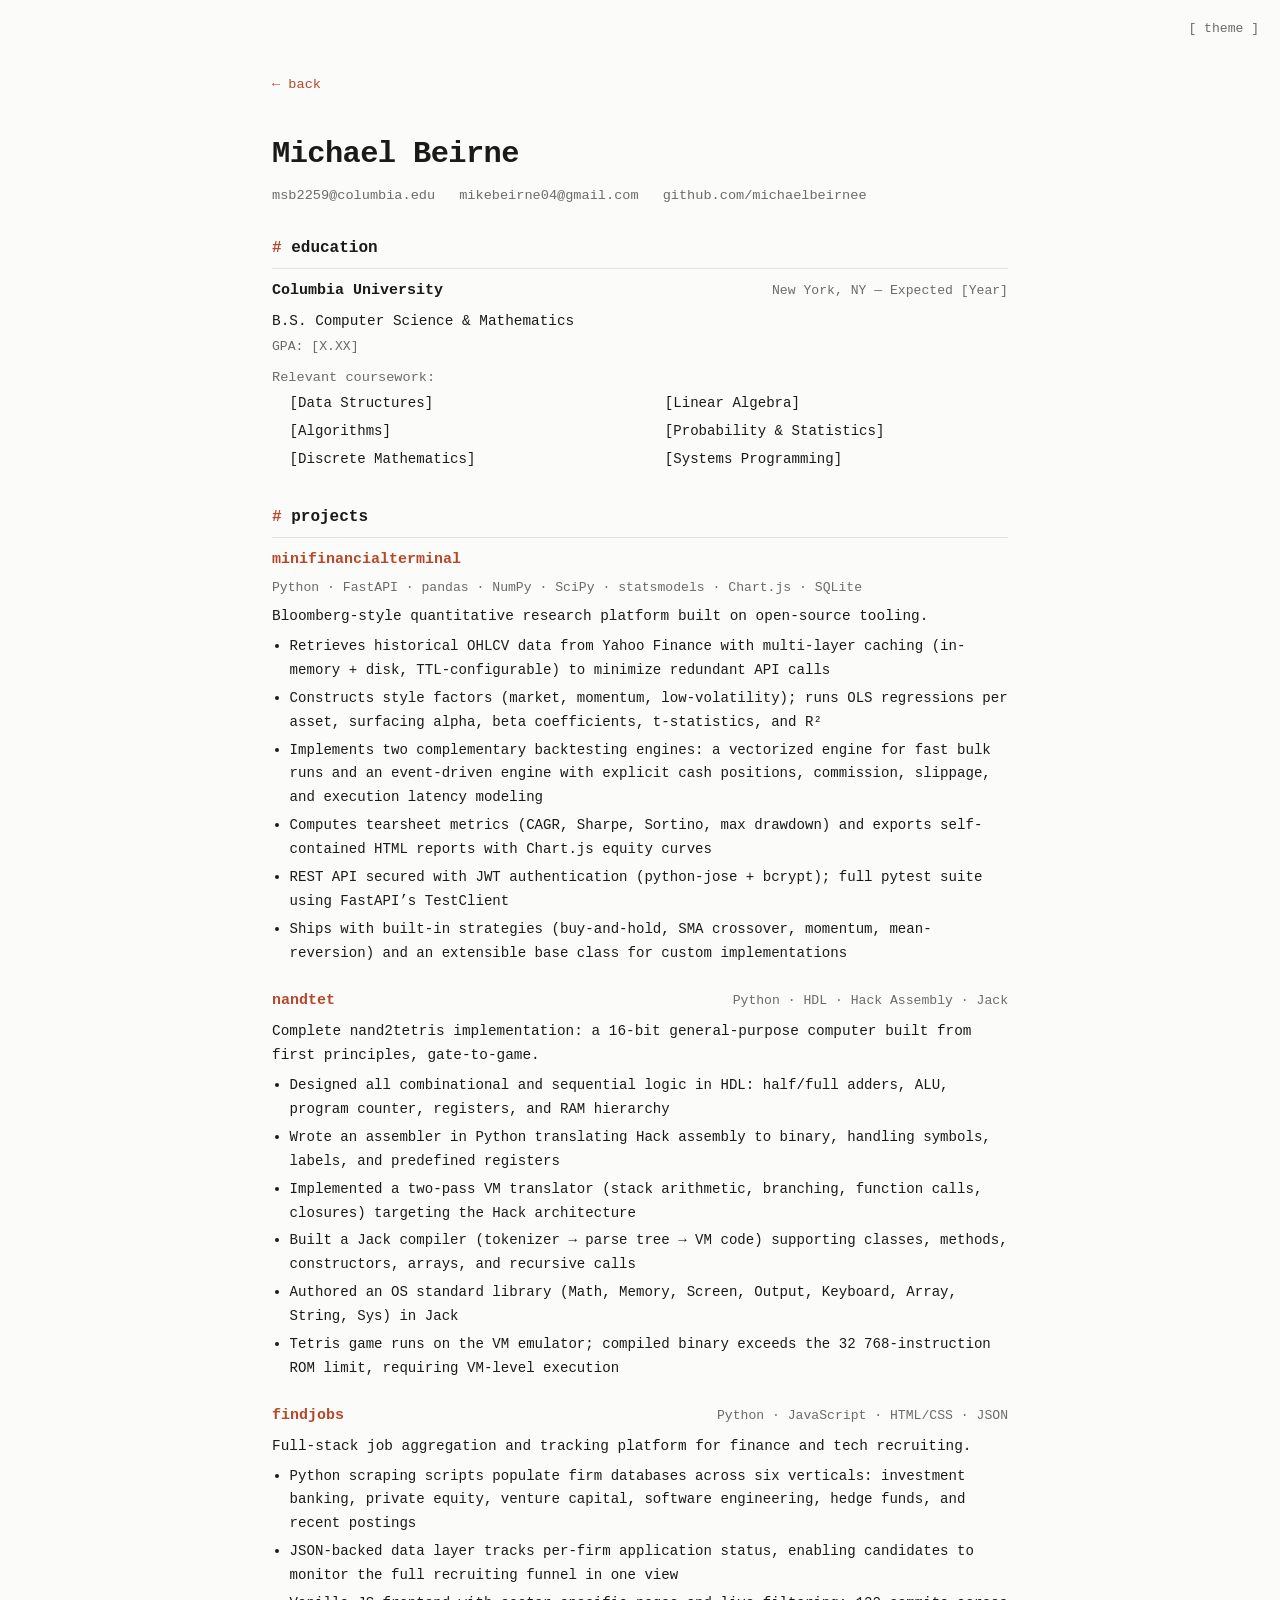
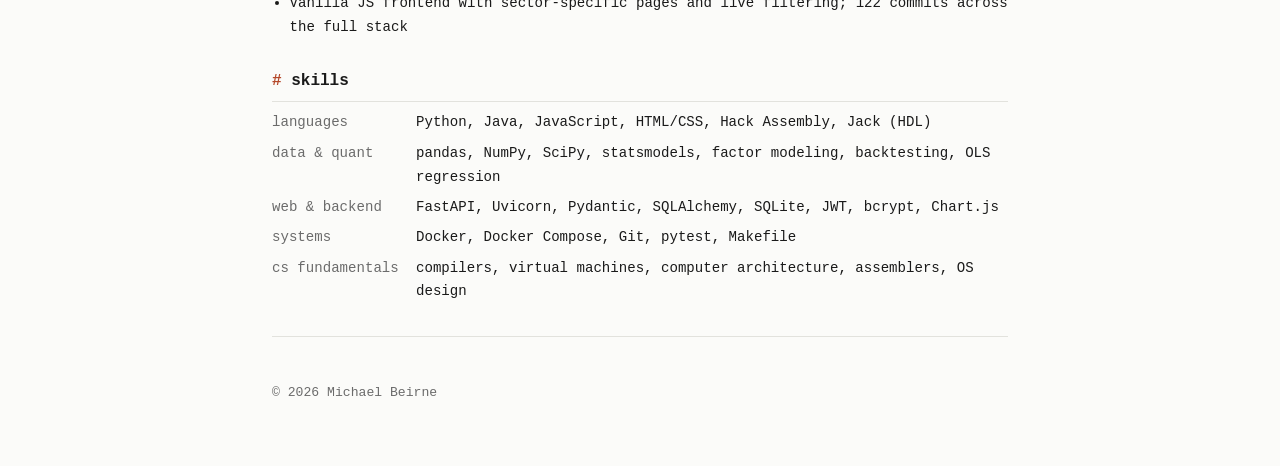
==== cv.html @ b9711d9d "fixes" ====
<!DOCTYPE html>
<html lang="en">
<head>
  <meta charset="UTF-8" />
  <meta name="viewport" content="width=device-width, initial-scale=1.0" />
  <title>Michael Beirne — CV</title>
  <link rel="stylesheet" href="./style.css" />
  <style>
    @media print {
      #theme-toggle, .back, footer { display: none; }
      body { font-size: 13px; }
      main { padding: 1rem 0; }
    }
    .resume-header { margin-bottom: 0.5rem; }
    .resume-header h1 { margin-bottom: 0.2rem; }
    .resume-contact {
      font-size: 0.85rem;
      color: var(--muted);
      display: flex;
      flex-wrap: wrap;
      gap: 0 1.5rem;
      margin-bottom: 0.25rem;
    }
    .resume-contact a { color: var(--muted); border-bottom: none; }
    .resume-contact a:hover { color: var(--accent); }
    .resume-section { margin-top: 1.75rem; }
    .resume-section h2 {
      margin-top: 0;
      margin-bottom: 0.6rem;
    }
    .resume-entry { margin-bottom: 1.4rem; }
    .resume-entry-header {
      display: flex;
      justify-content: space-between;
      align-items: baseline;
      flex-wrap: wrap;
      gap: 0.25rem;
    }
    .resume-entry-title { font-weight: 700; }
    .resume-entry-meta { color: var(--muted); font-size: 0.82rem; }
    .resume-entry p {
      margin: 0.3rem 0 0;
      font-size: 0.9rem;
    }
    .resume-entry ul {
      margin: 0.4rem 0 0 1.1rem;
      padding: 0;
      font-size: 0.88rem;
    }
    .resume-entry ul li { margin-bottom: 0.25rem; }
    .skills-grid {
      display: grid;
      grid-template-columns: 8rem 1fr;
      gap: 0.4rem 1rem;
      font-size: 0.88rem;
    }
    .skills-label { color: var(--muted); }
    .tag {
      display: inline-block;
      font-size: 0.75rem;
      color: var(--muted);
      border: 1px solid var(--line);
      border-radius: 3px;
      padding: 0 0.35rem;
      margin-right: 0.25rem;
      line-height: 1.5;
    }
    .coursework {
      font-size: 0.88rem;
      columns: 2;
      column-gap: 2rem;
    }
    .coursework li { margin-bottom: 0.2rem; break-inside: avoid; }
  </style>
</head>
<body>
  <button id="theme-toggle" aria-label="Toggle color theme" title="Toggle theme">[ theme ]</button>

  <main>
    <a href="./index.html" class="back">&larr; back</a>

    <div class="resume-header">
      <h1>Michael Beirne</h1>
      <div class="resume-contact">
        <a href="mailto:msb2259@columbia.edu">msb2259@columbia.edu</a>
        <a href="mailto:mikebeirne04@gmail.com">mikebeirne04@gmail.com</a>
        <a href="https://github.com/michaelbeirnee">github.com/michaelbeirnee</a>
      </div>
    </div>

    <div class="resume-section">
      <h2>education</h2>
      <div class="resume-entry">
        <div class="resume-entry-header">
          <span class="resume-entry-title">Columbia University</span>
          <span class="resume-entry-meta">New York, NY &mdash; Expected [Year]</span>
        </div>
        <p>B.S. Computer Science &amp; Mathematics</p>
        <p class="muted" style="font-size:0.82rem; margin-top:0.15rem;">GPA: [X.XX]</p>
        <p style="margin-top:0.5rem; font-size:0.85rem; color:var(--muted);">Relevant coursework:</p>
        <ul class="coursework" style="margin-top:0.2rem; list-style:none; padding:0;">
          <li>[Data Structures]</li>
          <li>[Algorithms]</li>
          <li>[Discrete Mathematics]</li>
          <li>[Linear Algebra]</li>
          <li>[Probability &amp; Statistics]</li>
          <li>[Systems Programming]</li>
        </ul>
      </div>
    </div>

    <div class="resume-section">
      <h2>projects</h2>

      <div class="resume-entry">
        <div class="resume-entry-header">
          <span class="resume-entry-title"><a href="https://github.com/michaelbeirnee/minifinancialterminal">minifinancialterminal</a></span>
          <span class="resume-entry-meta">Python &middot; FastAPI &middot; pandas &middot; NumPy &middot; SciPy &middot; statsmodels &middot; Chart.js &middot; SQLite</span>
        </div>
        <p>Bloomberg-style quantitative research platform built on open-source tooling.</p>
        <ul>
          <li>Retrieves historical OHLCV data from Yahoo Finance with multi-layer caching (in-memory + disk, TTL-configurable) to minimize redundant API calls</li>
          <li>Constructs style factors (market, momentum, low-volatility); runs OLS regressions per asset, surfacing alpha, beta coefficients, t-statistics, and R&sup2;</li>
          <li>Implements two complementary backtesting engines: a vectorized engine for fast bulk runs and an event-driven engine with explicit cash positions, commission, slippage, and execution latency modeling</li>
          <li>Computes tearsheet metrics (CAGR, Sharpe, Sortino, max drawdown) and exports self-contained HTML reports with Chart.js equity curves</li>
          <li>REST API secured with JWT authentication (python-jose + bcrypt); full pytest suite using FastAPI&rsquo;s TestClient</li>
          <li>Ships with built-in strategies (buy-and-hold, SMA crossover, momentum, mean-reversion) and an extensible base class for custom implementations</li>
        </ul>
      </div>

      <div class="resume-entry">
        <div class="resume-entry-header">
          <span class="resume-entry-title"><a href="https://github.com/michaelbeirnee/nandtet">nandtet</a></span>
          <span class="resume-entry-meta">Python &middot; HDL &middot; Hack Assembly &middot; Jack</span>
        </div>
        <p>Complete nand2tetris implementation: a 16-bit general-purpose computer built from first principles, gate-to-game.</p>
        <ul>
          <li>Designed all combinational and sequential logic in HDL: half/full adders, ALU, program counter, registers, and RAM hierarchy</li>
          <li>Wrote an assembler in Python translating Hack assembly to binary, handling symbols, labels, and predefined registers</li>
          <li>Implemented a two-pass VM translator (stack arithmetic, branching, function calls, closures) targeting the Hack architecture</li>
          <li>Built a Jack compiler (tokenizer &rarr; parse tree &rarr; VM code) supporting classes, methods, constructors, arrays, and recursive calls</li>
          <li>Authored an OS standard library (Math, Memory, Screen, Output, Keyboard, Array, String, Sys) in Jack</li>
          <li>Tetris game runs on the VM emulator; compiled binary exceeds the 32 768-instruction ROM limit, requiring VM-level execution</li>
        </ul>
      </div>

      <div class="resume-entry">
        <div class="resume-entry-header">
          <span class="resume-entry-title"><a href="https://github.com/michaelbeirnee/findjobs">findjobs</a></span>
          <span class="resume-entry-meta">Python &middot; JavaScript &middot; HTML/CSS &middot; JSON</span>
        </div>
        <p>Full-stack job aggregation and tracking platform for finance and tech recruiting.</p>
        <ul>
          <li>Python scraping scripts populate firm databases across six verticals: investment banking, private equity, venture capital, software engineering, hedge funds, and recent postings</li>
          <li>JSON-backed data layer tracks per-firm application status, enabling candidates to monitor the full recruiting funnel in one view</li>
          <li>Vanilla JS frontend with sector-specific pages and live filtering; 122 commits across the full stack</li>
        </ul>
      </div>
    </div>

    <div class="resume-section">
      <h2>skills</h2>
      <div class="skills-grid">
        <span class="skills-label">languages</span>
        <span>Python, Java, JavaScript, HTML/CSS, Hack Assembly, Jack (HDL)</span>
        <span class="skills-label">data &amp; quant</span>
        <span>pandas, NumPy, SciPy, statsmodels, factor modeling, backtesting, OLS regression</span>
        <span class="skills-label">web &amp; backend</span>
        <span>FastAPI, Uvicorn, Pydantic, SQLAlchemy, SQLite, JWT, bcrypt, Chart.js</span>
        <span class="skills-label">systems</span>
        <span>Docker, Docker Compose, Git, pytest, Makefile</span>
        <span class="skills-label">cs fundamentals</span>
        <span>compilers, virtual machines, computer architecture, assemblers, OS design</span>
      </div>
    </div>
  </main>

  <footer>
    <p class="muted small">&copy; <span id="year"></span> Michael Beirne</p>
  </footer>

  <script src="./script.js"></script>
</body>
</html>
---- style.css ----
:root {
  --bg: #fbfbf9;
  --fg: #1a1a1a;
  --muted: #6b6b6b;
  --accent: #b5482a;
  --line: #e2e2dd;
  --max: 46rem;
  --mono: ui-monospace, "SF Mono", "JetBrains Mono", "Menlo", "Consolas", monospace;
}

@media (prefers-color-scheme: dark) {
  :root {
    --bg: #121212;
    --fg: #e6e6e6;
    --muted: #8a8a8a;
    --accent: #e2825f;
    --line: #2a2a2a;
  }
}

:root[data-theme="light"] {
  --bg: #fbfbf9;
  --fg: #1a1a1a;
  --muted: #6b6b6b;
  --accent: #b5482a;
  --line: #e2e2dd;
}

:root[data-theme="dark"] {
  --bg: #121212;
  --fg: #e6e6e6;
  --muted: #8a8a8a;
  --accent: #e2825f;
  --line: #2a2a2a;
}

* { box-sizing: border-box; }

html { -webkit-text-size-adjust: 100%; }

body {
  margin: 0;
  background: var(--bg);
  color: var(--fg);
  font-family: var(--mono);
  font-size: 15px;
  line-height: 1.7;
  padding: 0 1.25rem;
  transition: background 0.2s ease, color 0.2s ease;
}

main {
  max-width: var(--max);
  margin: 0 auto;
  padding: 4.5rem 0 2rem;
}

a {
  color: var(--accent);
  text-decoration: none;
  border-bottom: 1px solid transparent;
}
a:hover { border-bottom-color: var(--accent); }

h1 {
  font-size: 1.9rem;
  font-weight: 700;
  letter-spacing: -0.02em;
  margin: 0 0 0.4rem;
}

h2 {
  font-size: 1rem;
  font-weight: 700;
  text-transform: lowercase;
  margin: 2.75rem 0 0.75rem;
  padding-bottom: 0.35rem;
  border-bottom: 1px solid var(--line);
}
h2::before { content: "# "; color: var(--accent); }

.intro .tagline {
  margin: 0 0 1.25rem;
  font-size: 0.9rem;
}

.muted { color: var(--muted); }
.small { font-size: 0.82rem; }

.toc {
  display: flex;
  flex-wrap: wrap;
  gap: 1.25rem;
  margin: 1.5rem 0 0.5rem;
  font-size: 0.9rem;
}

ul.entries, ul.links {
  list-style: none;
  padding: 0;
  margin: 0;
}
ul.entries > li { margin-bottom: 1.1rem; }
ul.links > li { margin-bottom: 0.4rem; }

.entry-title { font-weight: 700; }

.date {
  color: var(--muted);
  font-size: 0.8rem;
  margin-left: 0.5rem;
}

ul.entries p { margin: 0.2rem 0 0; }

footer {
  max-width: var(--max);
  margin: 0 auto;
  padding: 2rem 0 3rem;
  border-top: 1px solid var(--line);
}

#theme-toggle {
  position: fixed;
  top: 1rem;
  right: 1rem;
  background: none;
  border: none;
  color: var(--muted);
  font-family: var(--mono);
  font-size: 0.82rem;
  cursor: pointer;
  padding: 0.3rem;
}
#theme-toggle:hover { color: var(--accent); }

/* blog post pages */
article {
  max-width: var(--max);
  margin: 0 auto;
  padding: 4.5rem 0 2rem;
}
article h1 { margin-bottom: 0.25rem; }
article .post-meta { color: var(--muted); font-size: 0.85rem; margin-bottom: 2rem; }
article p { margin: 1rem 0; }
article pre {
  background: var(--line);
  padding: 1rem;
  overflow-x: auto;
  border-radius: 4px;
  font-size: 0.85rem;
}
.back { display: inline-block; margin-bottom: 2rem; font-size: 0.85rem; }
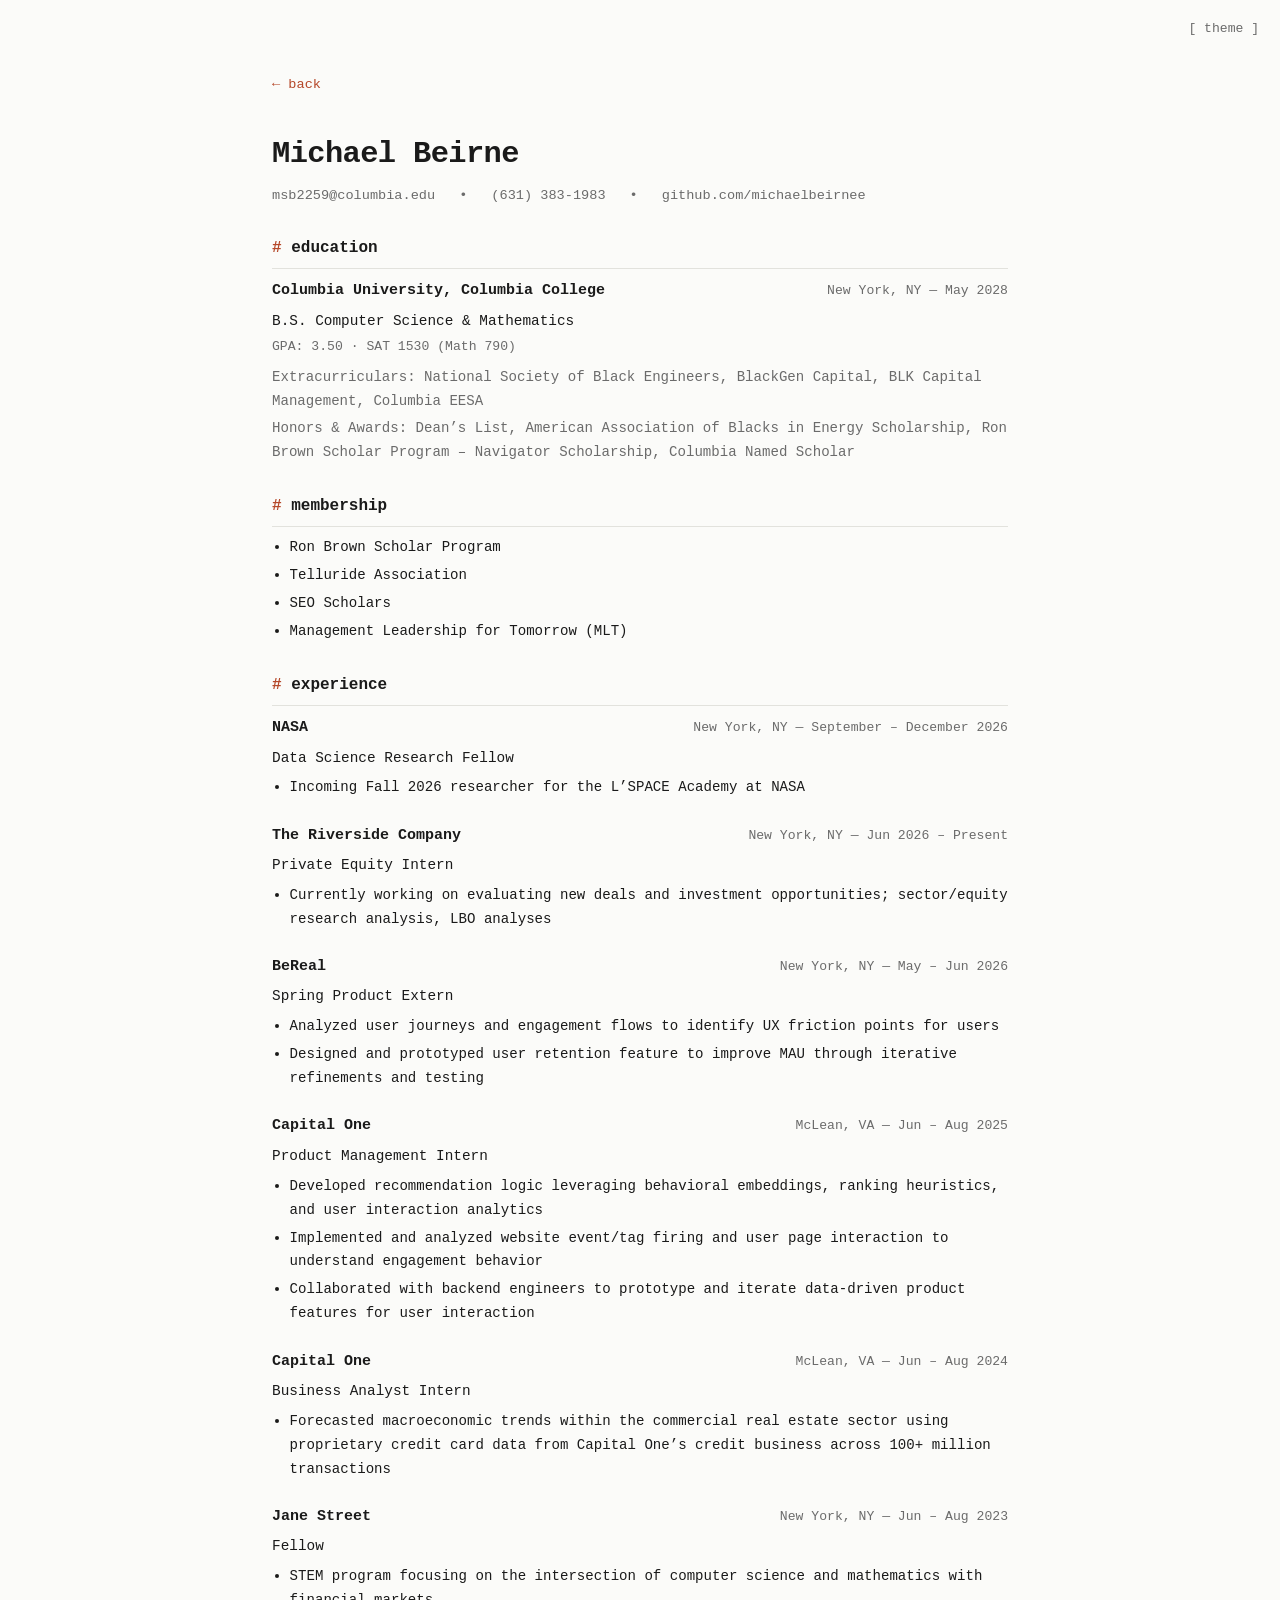
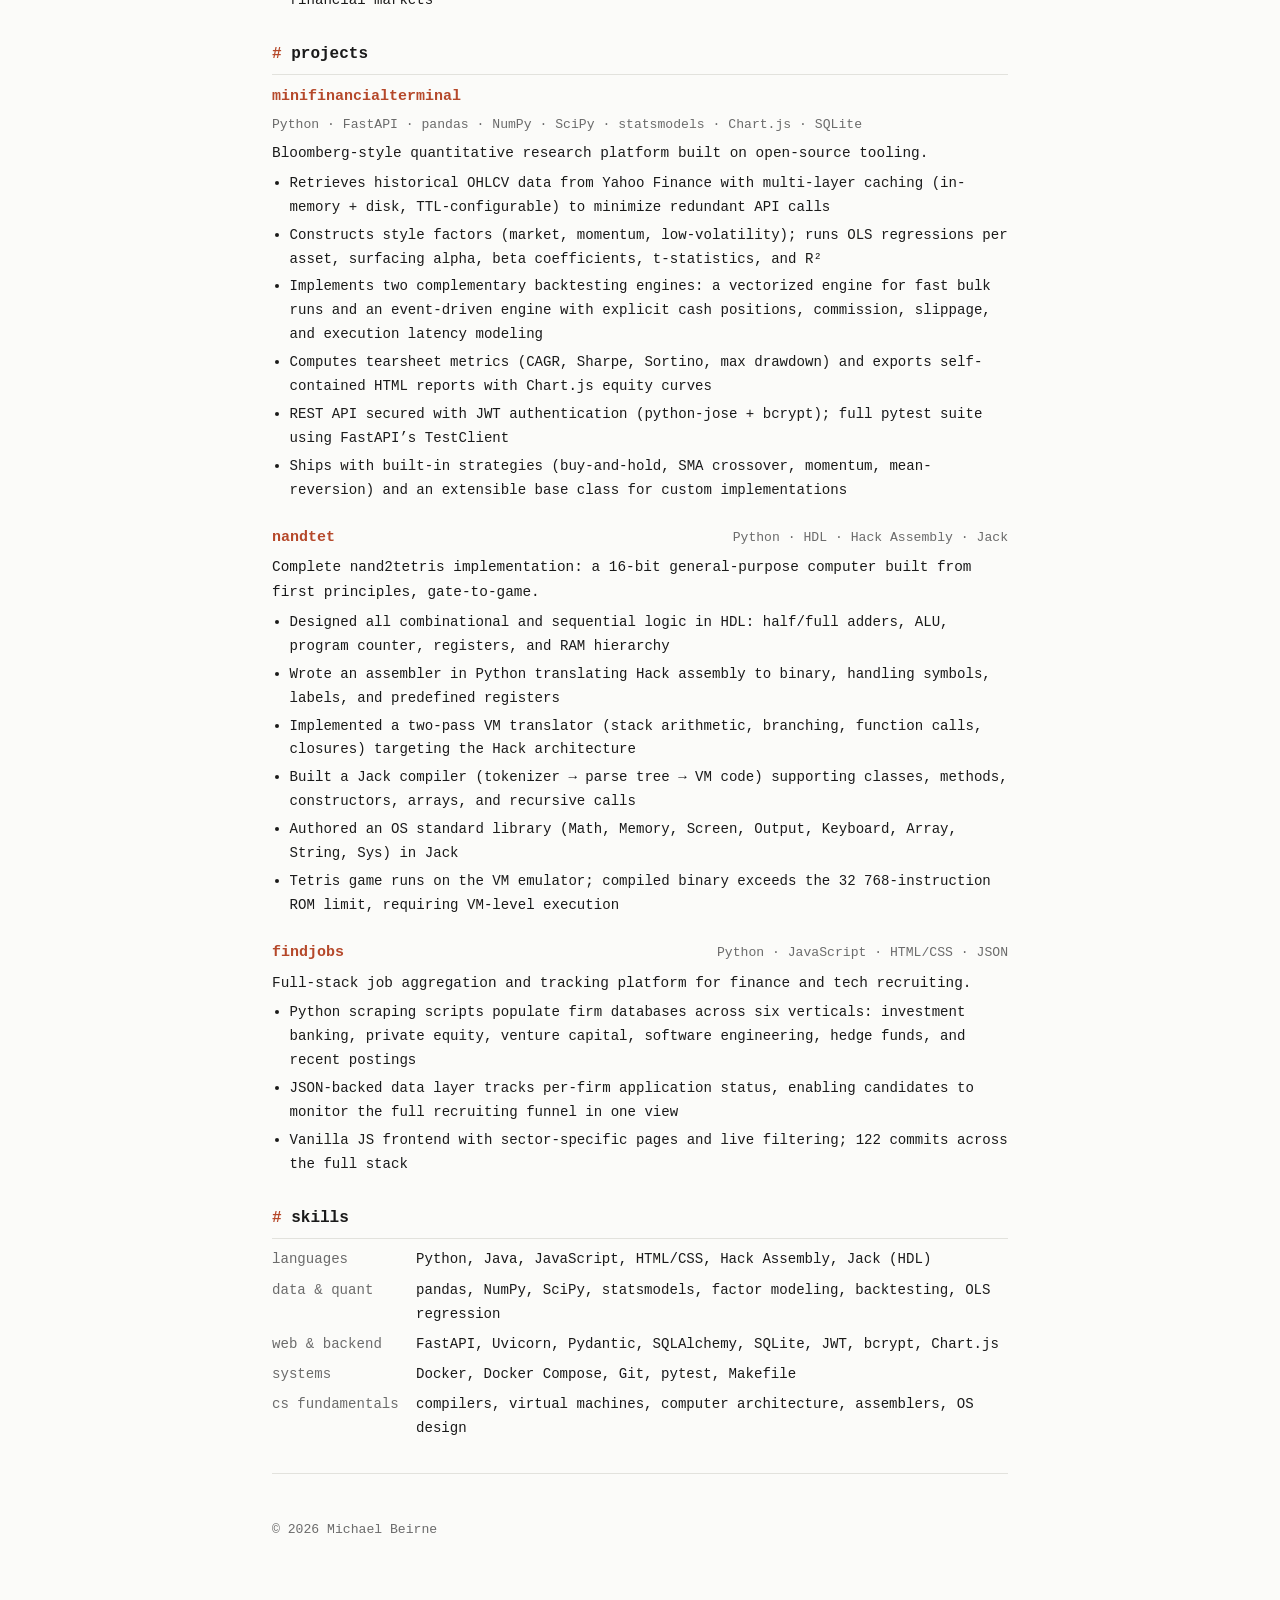
==== commit 101cd8e8: "Update extended CV with contact, education, membership, and experience sections" ====
--- a/cv.html
+++ b/cv.html
@@ -83,7 +83,9 @@
       <h1>Michael Beirne</h1>
       <div class="resume-contact">
         <a href="mailto:msb2259@columbia.edu">msb2259@columbia.edu</a>
-        <a href="mailto:mikebeirne04@gmail.com">mikebeirne04@gmail.com</a>
+        <span>•</span>
+        (631) 383-1983
+        <span>•</span>
         <a href="https://github.com/michaelbeirnee">github.com/michaelbeirnee</a>
       </div>
     </div>
@@ -92,19 +94,97 @@
       <h2>education</h2>
       <div class="resume-entry">
         <div class="resume-entry-header">
-          <span class="resume-entry-title">Columbia University</span>
-          <span class="resume-entry-meta">New York, NY &mdash; Expected [Year]</span>
+          <span class="resume-entry-title">Columbia University, Columbia College</span>
+          <span class="resume-entry-meta">New York, NY &mdash; May 2028</span>
         </div>
         <p>B.S. Computer Science &amp; Mathematics</p>
-        <p class="muted" style="font-size:0.82rem; margin-top:0.15rem;">GPA: [X.XX]</p>
-        <p style="margin-top:0.5rem; font-size:0.85rem; color:var(--muted);">Relevant coursework:</p>
-        <ul class="coursework" style="margin-top:0.2rem; list-style:none; padding:0;">
-          <li>[Data Structures]</li>
-          <li>[Algorithms]</li>
-          <li>[Discrete Mathematics]</li>
-          <li>[Linear Algebra]</li>
-          <li>[Probability &amp; Statistics]</li>
-          <li>[Systems Programming]</li>
+        <p class="muted" style="font-size:0.82rem; margin-top:0.15rem;">GPA: 3.50 &middot; SAT 1530 (Math 790)</p>
+        <p class="muted" style="font-size:0.88rem; margin-top:0.5rem;">Extracurriculars: National Society of Black Engineers, BlackGen Capital, BLK Capital Management, Columbia EESA</p>
+        <p class="muted" style="font-size:0.88rem; margin-top:0.2rem;">Honors &amp; Awards: Dean’s List, American Association of Blacks in Energy Scholarship, Ron Brown Scholar Program – Navigator Scholarship, Columbia Named Scholar</p>
+      </div>
+    </div>
+
+    <div class="resume-section">
+      <h2>membership</h2>
+      <div class="resume-entry">
+        <ul>
+          <li>Ron Brown Scholar Program</li>
+          <li>Telluride Association</li>
+          <li>SEO Scholars</li>
+          <li>Management Leadership for Tomorrow (MLT)</li>
+        </ul>
+      </div>
+    </div>
+
+    <div class="resume-section">
+      <h2>experience</h2>
+
+      <div class="resume-entry">
+        <div class="resume-entry-header">
+          <span class="resume-entry-title">NASA</span>
+          <span class="resume-entry-meta">New York, NY &mdash; September &ndash; December 2026</span>
+        </div>
+        <p>Data Science Research Fellow</p>
+        <ul>
+          <li>Incoming Fall 2026 researcher for the L’SPACE Academy at NASA</li>
+        </ul>
+      </div>
+
+      <div class="resume-entry">
+        <div class="resume-entry-header">
+          <span class="resume-entry-title">The Riverside Company</span>
+          <span class="resume-entry-meta">New York, NY &mdash; Jun 2026 – Present</span>
+        </div>
+        <p>Private Equity Intern</p>
+        <ul>
+          <li>Currently working on evaluating new deals and investment opportunities; sector/equity research analysis, LBO analyses</li>
+        </ul>
+      </div>
+
+      <div class="resume-entry">
+        <div class="resume-entry-header">
+          <span class="resume-entry-title">BeReal</span>
+          <span class="resume-entry-meta">New York, NY &mdash; May – Jun 2026</span>
+        </div>
+        <p>Spring Product Extern</p>
+        <ul>
+          <li>Analyzed user journeys and engagement flows to identify UX friction points for users</li>
+          <li>Designed and prototyped user retention feature to improve MAU through iterative refinements and testing</li>
+        </ul>
+      </div>
+
+      <div class="resume-entry">
+        <div class="resume-entry-header">
+          <span class="resume-entry-title">Capital One</span>
+          <span class="resume-entry-meta">McLean, VA &mdash; Jun – Aug 2025</span>
+        </div>
+        <p>Product Management Intern</p>
+        <ul>
+          <li>Developed recommendation logic leveraging behavioral embeddings, ranking heuristics, and user interaction analytics</li>
+          <li>Implemented and analyzed website event/tag firing and user page interaction to understand engagement behavior</li>
+          <li>Collaborated with backend engineers to prototype and iterate data-driven product features for user interaction</li>
+        </ul>
+      </div>
+
+      <div class="resume-entry">
+        <div class="resume-entry-header">
+          <span class="resume-entry-title">Capital One</span>
+          <span class="resume-entry-meta">McLean, VA &mdash; Jun – Aug 2024</span>
+        </div>
+        <p>Business Analyst Intern</p>
+        <ul>
+          <li>Forecasted macroeconomic trends within the commercial real estate sector using proprietary credit card data from Capital One’s credit business across 100+ million transactions</li>
+        </ul>
+      </div>
+
+      <div class="resume-entry">
+        <div class="resume-entry-header">
+          <span class="resume-entry-title">Jane Street</span>
+          <span class="resume-entry-meta">New York, NY &mdash; Jun – Aug 2023</span>
+        </div>
+        <p>Fellow</p>
+        <ul>
+          <li>STEM program focusing on the intersection of computer science and mathematics with financial markets</li>
         </ul>
       </div>
     </div>
--- a/style.css
+++ b/style.css
@@ -150,4 +150,229 @@
   border-radius: 4px;
   font-size: 0.85rem;
 }
-.back { display: inline-block; margin-bottom: 2rem; font-size: 0.85rem; }+.back { display: inline-block; margin-bottom: 2rem; font-size: 0.85rem; }
+
+/* ─── Project hover-preview rows ─── */
+.proj-list {
+  list-style: none;
+  padding: 0;
+  margin: 0;
+}
+.proj-item {
+  border-bottom: 1px solid var(--line);
+  display: flex;
+  align-items: center;
+  justify-content: space-between;
+  padding: 1.1rem 0;
+  cursor: default;
+  position: relative;
+}
+.proj-item:first-of-type { border-top: 1px solid var(--line); }
+
+.proj-info {
+  display: flex;
+  flex-direction: column;
+  gap: 0.15rem;
+}
+.proj-name {
+  font-size: 1.1rem;
+  font-weight: 700;
+  color: var(--fg);
+  border-bottom: none;
+  transition: color 0.15s;
+}
+.proj-item:hover .proj-name { color: var(--accent); }
+.proj-type { font-size: 0.78rem; }
+.proj-stack { font-size: 0.78rem; text-align: right; }
+
+/* floating preview card */
+.proj-preview {
+  position: fixed;
+  pointer-events: none;
+  z-index: 50;
+  width: 390px;
+  height: 240px;
+  border-radius: 10px;
+  overflow: hidden;
+  opacity: 0;
+  transform: translate(-50%, calc(-50% - 16px)) scale(0.93);
+  transition: opacity 0.16s ease, transform 0.16s ease;
+  box-shadow: 0 12px 40px rgba(0,0,0,0.22);
+  border: 1px solid var(--line);
+  left: -999px;
+  top: -999px;
+}
+.proj-preview.visible {
+  opacity: 1;
+  transform: translate(-50%, calc(-50% - 16px)) scale(1);
+}
+
+/* ── demo: terminal (minifinancialterminal) ── */
+.demo { width: 100%; height: 100%; display: flex; flex-direction: column; }
+
+.demo-terminal { background: #0d1117; }
+
+.demo-topbar {
+  background: #161b22;
+  padding: 0.45rem 0.75rem;
+  display: flex;
+  align-items: center;
+  gap: 0.3rem;
+  flex-shrink: 0;
+  border-bottom: 1px solid #21262d;
+}
+.dot {
+  width: 11px; height: 11px;
+  border-radius: 50%;
+}
+.dot:nth-child(1) { background: #ff5f57; }
+.dot:nth-child(2) { background: #febc2e; }
+.dot:nth-child(3) { background: #28c840; }
+.demo-title {
+  font-size: 0.7rem;
+  color: #6e7681;
+  margin-left: 0.4rem;
+}
+
+.demo-body {
+  flex: 1;
+  padding: 0.75rem;
+  display: flex;
+  gap: 0.75rem;
+  overflow: hidden;
+}
+
+.demo-chart { flex: 1; display: flex; align-items: flex-end; }
+.chart-bars {
+  width: 100%;
+  height: 90%;
+  display: flex;
+  align-items: flex-end;
+  gap: 3px;
+}
+.bar {
+  flex: 1;
+  height: var(--h);
+  border-radius: 2px 2px 0 0;
+}
+.bar.up { background: #2ea043; }
+.bar.dn { background: #3d2b2b; }
+
+.demo-metrics {
+  display: flex;
+  flex-direction: column;
+  gap: 0.35rem;
+  justify-content: center;
+  min-width: 96px;
+}
+.metric {
+  display: flex;
+  justify-content: space-between;
+  gap: 0.4rem;
+  font-size: 0.7rem;
+}
+.mk { color: #6e7681; }
+.mv { color: #c9d1d9; }
+.mv.gn { color: #3fb950; }
+.mv.rd { color: #f85149; }
+
+/* ── demo: stack (nandtet) ── */
+.demo-stack {
+  background: #0a0a10;
+  padding: 0.85rem 1rem;
+  gap: 0.55rem;
+}
+.stack-label {
+  font-size: 0.68rem;
+  color: #555580;
+  letter-spacing: 0.06em;
+  text-transform: uppercase;
+  flex-shrink: 0;
+}
+.stack-layers {
+  display: flex;
+  flex-direction: column;
+  gap: 3px;
+  flex: 1;
+  justify-content: center;
+}
+.layer {
+  display: flex;
+  justify-content: space-between;
+  align-items: center;
+  padding: 0.3rem 0.6rem;
+  border-radius: 4px;
+  border-left: 2px solid;
+  font-size: 0.73rem;
+}
+.lr { font-size: 0.62rem; opacity: 0.55; }
+.la { background: #14103a; border-color: #7c83fd; color: #a0a6ff; }
+.lb { background: #0f1e24; border-color: #56b6c2; color: #80cfd8; }
+.lc { background: #131f0e; border-color: #98c379; color: #b0d895; }
+.ld { background: #221d0e; border-color: #e5c07b; color: #edcc90; }
+.le { background: #200e0e; border-color: #e06c75; color: #ea9097; }
+.lf { background: #170e22; border-color: #c678dd; color: #d89eec; }
+
+/* ── demo: jobs (findjobs) ── */
+.demo-jobs {
+  background: var(--bg);
+  border: none;
+}
+.jobs-header {
+  display: flex;
+  align-items: center;
+  justify-content: space-between;
+  padding: 0.55rem 0.85rem;
+  border-bottom: 1px solid var(--line);
+  flex-shrink: 0;
+}
+.jobs-title {
+  font-size: 0.82rem;
+  font-weight: 700;
+  color: var(--fg);
+}
+.jobs-tabs { display: flex; gap: 0.25rem; }
+.jtab {
+  font-size: 0.65rem;
+  color: var(--muted);
+  padding: 0.12rem 0.38rem;
+  border-radius: 3px;
+  border: 1px solid var(--line);
+}
+.jtab.active {
+  background: var(--accent);
+  color: #fff;
+  border-color: var(--accent);
+}
+.jobs-list { flex: 1; padding: 0.2rem 0; overflow: hidden; }
+.job-row {
+  display: flex;
+  align-items: center;
+  padding: 0.32rem 0.85rem;
+  gap: 0;
+}
+.jco {
+  flex: 1.1;
+  font-size: 0.76rem;
+  font-weight: 700;
+  color: var(--fg);
+}
+.jrl {
+  flex: 1;
+  font-size: 0.73rem;
+  color: var(--muted);
+}
+.jst {
+  font-size: 0.63rem;
+  padding: 0.1rem 0.38rem;
+  border-radius: 3px;
+  border: 1px solid;
+}
+.jst.open    { color: #2ea043; border-color: #2ea043; }
+.jst.applied { color: #d29922; border-color: #d29922; }
+.jst.closed  { color: var(--muted); border-color: var(--line); }
+
+@media (max-width: 640px) {
+  .proj-preview { display: none; }
+  .proj-stack { display: none; }
+}
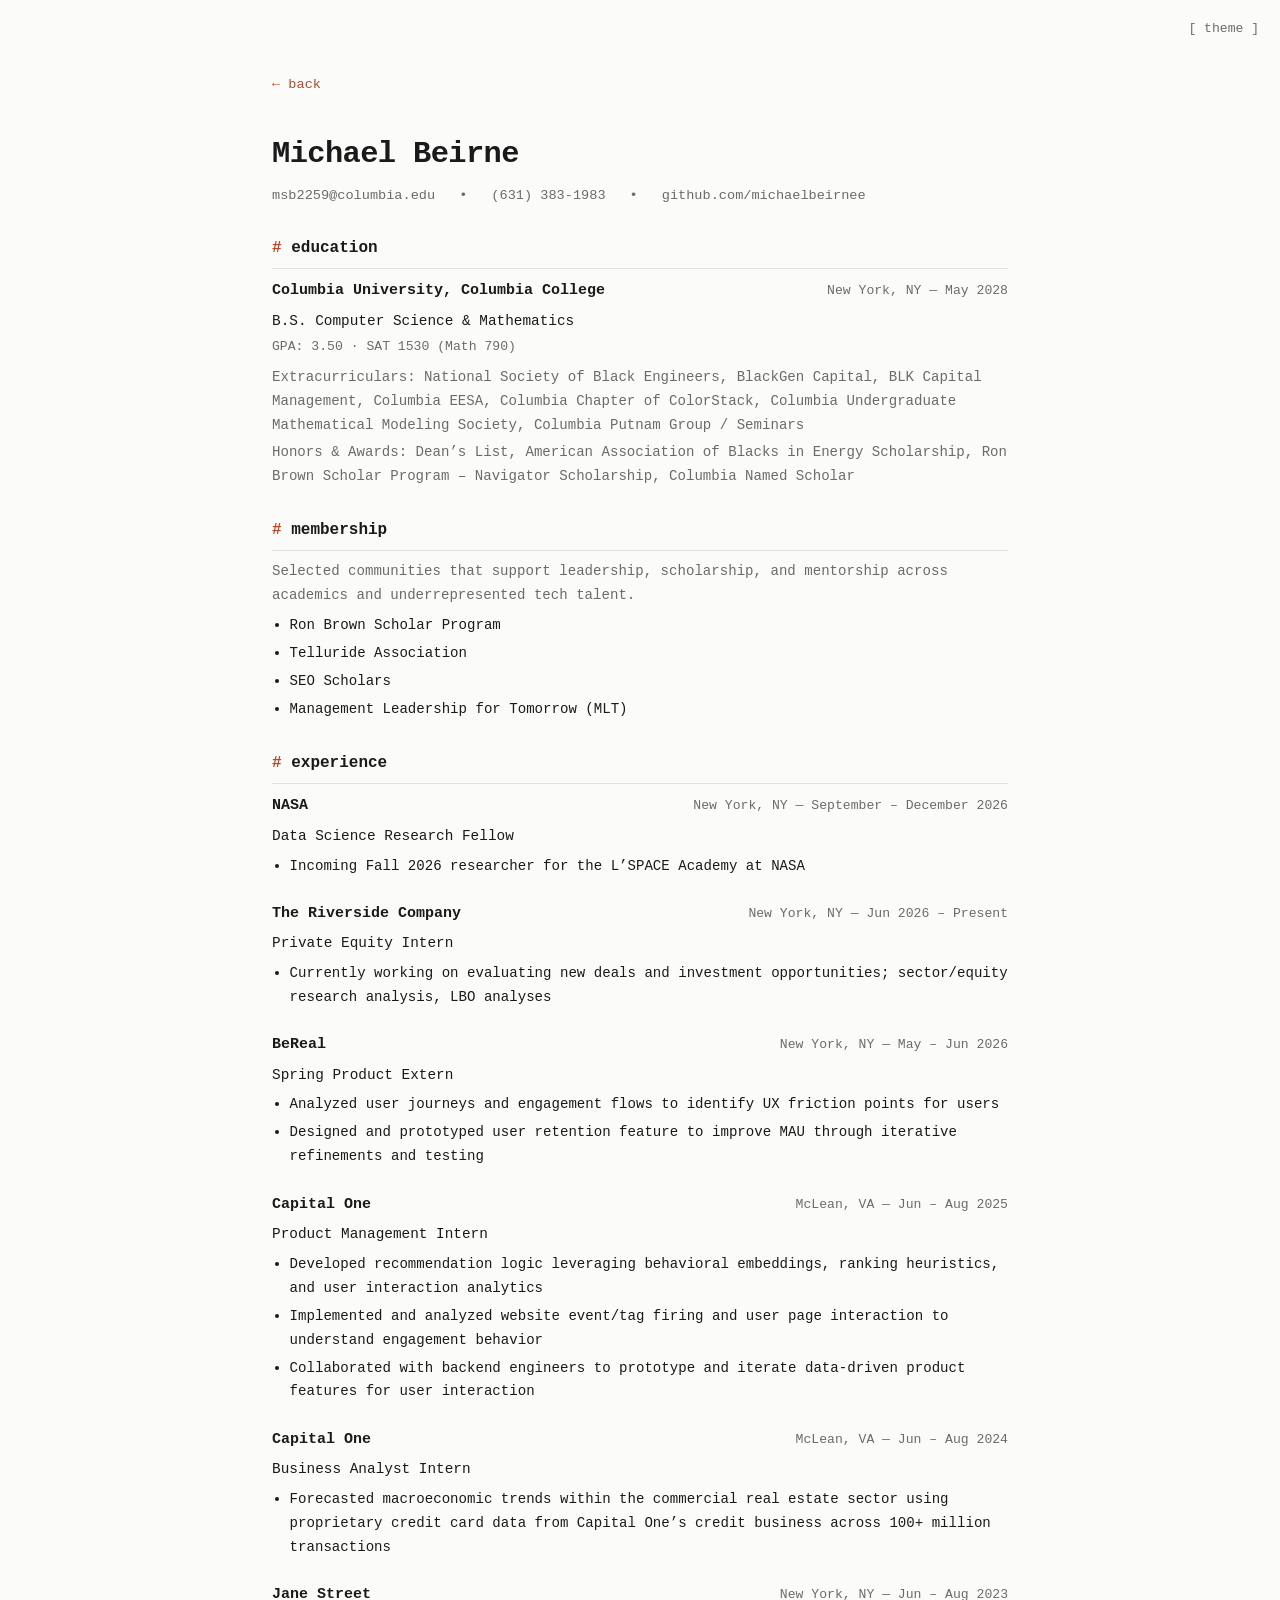
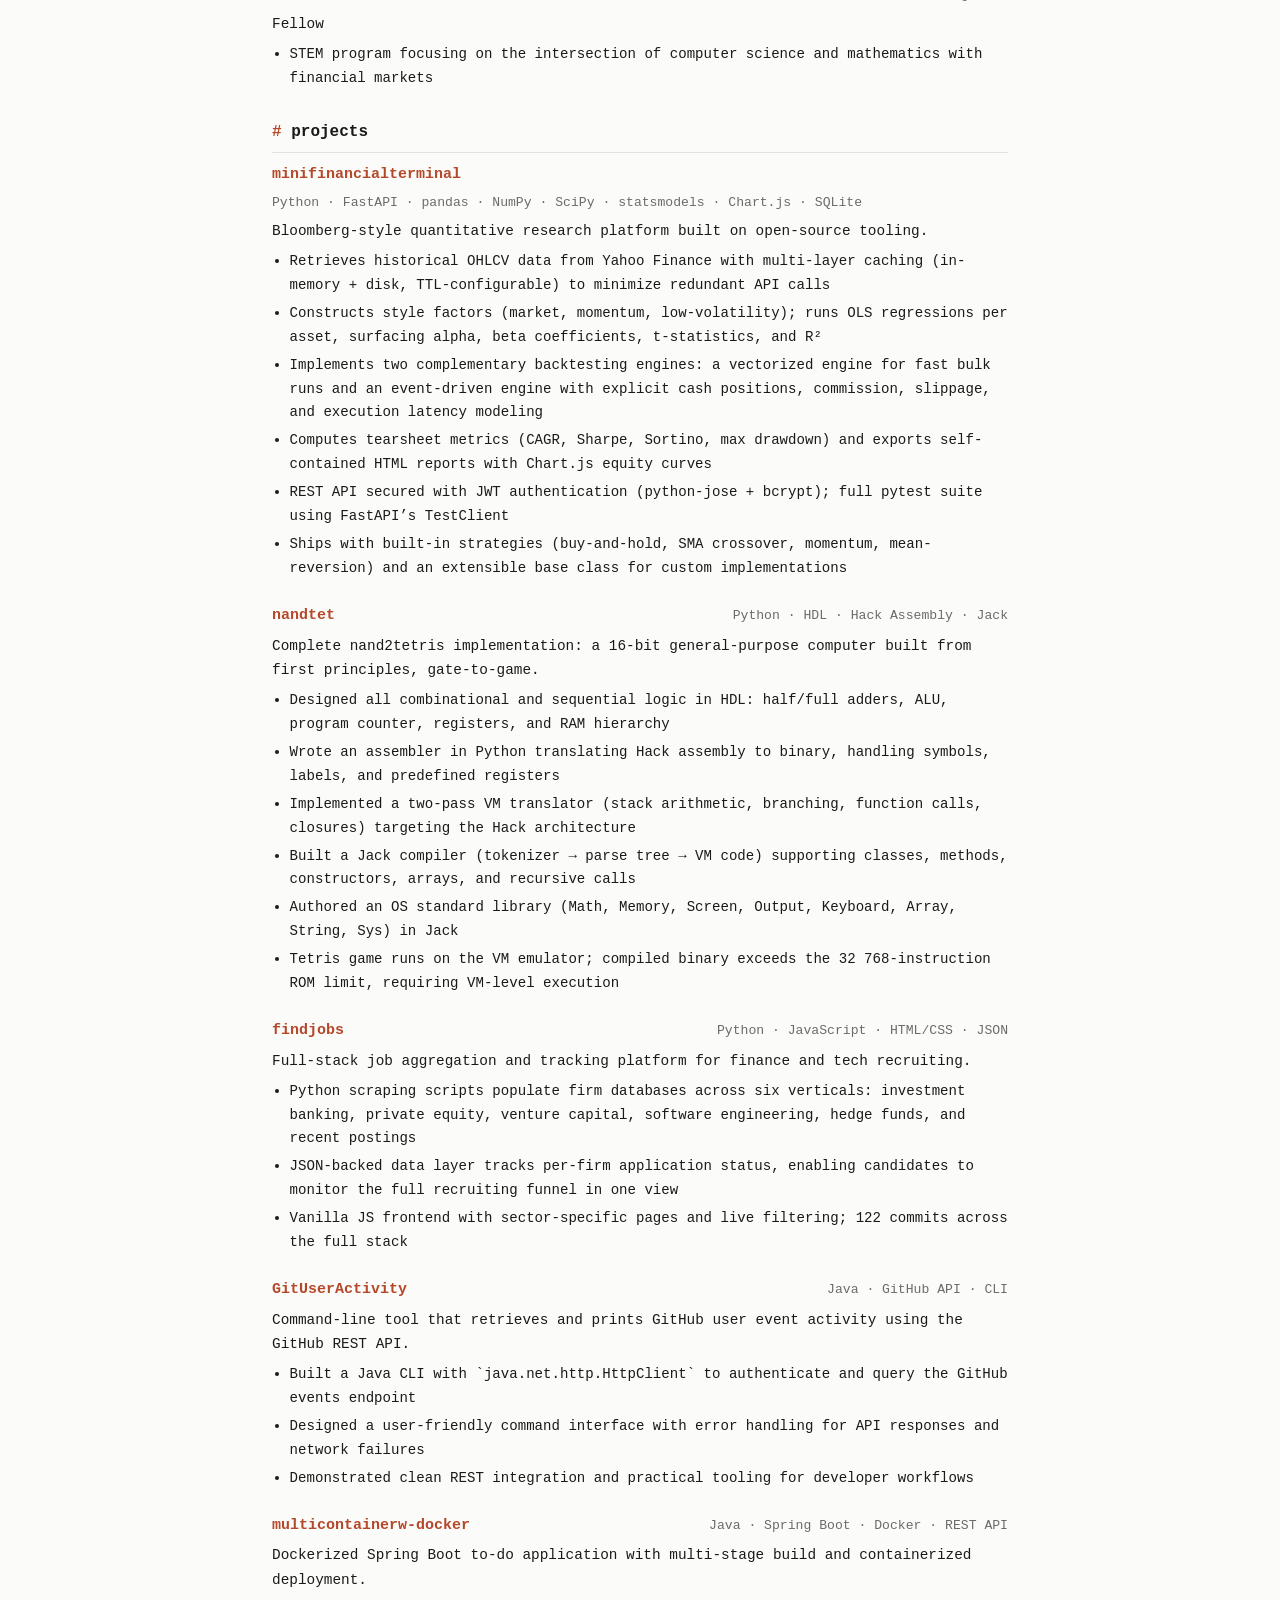
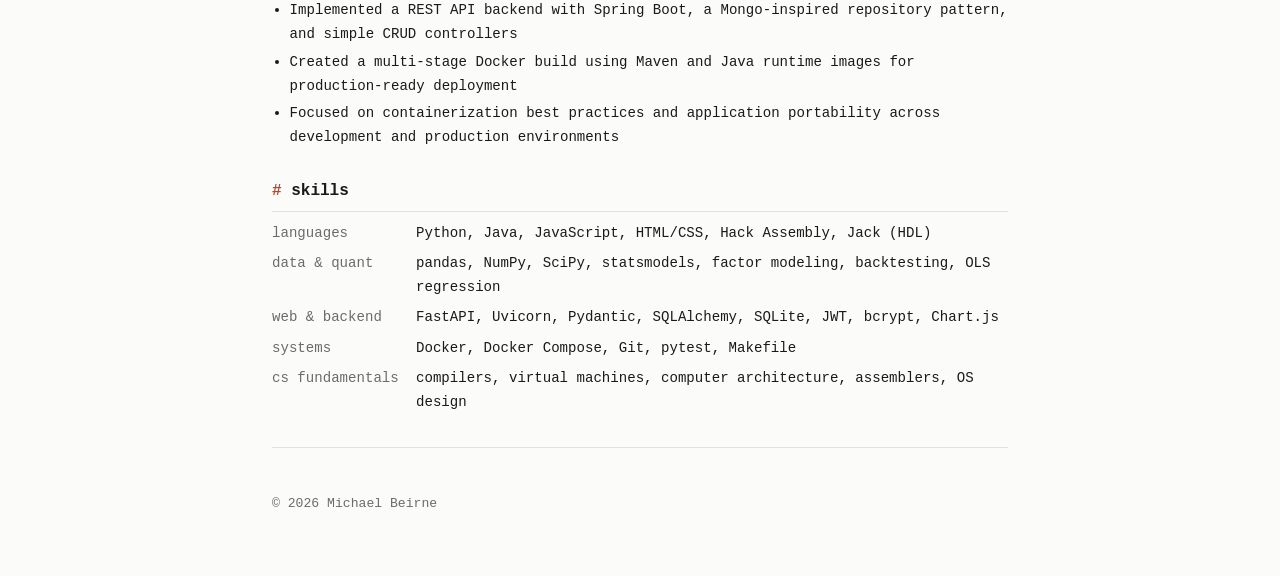
==== commit 03f2e4bb: "m" ====
--- a/cv.html
+++ b/cv.html
@@ -99,7 +99,7 @@
         </div>
         <p>B.S. Computer Science &amp; Mathematics</p>
         <p class="muted" style="font-size:0.82rem; margin-top:0.15rem;">GPA: 3.50 &middot; SAT 1530 (Math 790)</p>
-        <p class="muted" style="font-size:0.88rem; margin-top:0.5rem;">Extracurriculars: National Society of Black Engineers, BlackGen Capital, BLK Capital Management, Columbia EESA</p>
+        <p class="muted" style="font-size:0.88rem; margin-top:0.5rem;">Extracurriculars: National Society of Black Engineers, BlackGen Capital, BLK Capital Management, Columbia EESA, Columbia Chapter of ColorStack, Columbia Undergraduate Mathematical Modeling Society, Columbia Putnam Group / Seminars</p>
         <p class="muted" style="font-size:0.88rem; margin-top:0.2rem;">Honors &amp; Awards: Dean’s List, American Association of Blacks in Energy Scholarship, Ron Brown Scholar Program – Navigator Scholarship, Columbia Named Scholar</p>
       </div>
     </div>
@@ -107,6 +107,7 @@
     <div class="resume-section">
       <h2>membership</h2>
       <div class="resume-entry">
+        <p class="muted" style="font-size:0.88rem; margin-top:0.2rem;">Selected communities that support leadership, scholarship, and mentorship across academics and underrepresented tech talent.</p>
         <ul>
           <li>Ron Brown Scholar Program</li>
           <li>Telluride Association</li>
@@ -234,6 +235,32 @@
           <li>Python scraping scripts populate firm databases across six verticals: investment banking, private equity, venture capital, software engineering, hedge funds, and recent postings</li>
           <li>JSON-backed data layer tracks per-firm application status, enabling candidates to monitor the full recruiting funnel in one view</li>
           <li>Vanilla JS frontend with sector-specific pages and live filtering; 122 commits across the full stack</li>
+        </ul>
+      </div>
+
+      <div class="resume-entry">
+        <div class="resume-entry-header">
+          <span class="resume-entry-title"><a href="https://github.com/michaelbeirnee/GitUserActivity">GitUserActivity</a></span>
+          <span class="resume-entry-meta">Java &middot; GitHub API &middot; CLI</span>
+        </div>
+        <p>Command-line tool that retrieves and prints GitHub user event activity using the GitHub REST API.</p>
+        <ul>
+          <li>Built a Java CLI with `java.net.http.HttpClient` to authenticate and query the GitHub events endpoint</li>
+          <li>Designed a user-friendly command interface with error handling for API responses and network failures</li>
+          <li>Demonstrated clean REST integration and practical tooling for developer workflows</li>
+        </ul>
+      </div>
+
+      <div class="resume-entry">
+        <div class="resume-entry-header">
+          <span class="resume-entry-title"><a href="https://github.com/michaelbeirnee/multicontainerw-docker">multicontainerw-docker</a></span>
+          <span class="resume-entry-meta">Java &middot; Spring Boot &middot; Docker &middot; REST API</span>
+        </div>
+        <p>Dockerized Spring Boot to-do application with multi-stage build and containerized deployment.</p>
+        <ul>
+          <li>Implemented a REST API backend with Spring Boot, a Mongo-inspired repository pattern, and simple CRUD controllers</li>
+          <li>Created a multi-stage Docker build using Maven and Java runtime images for production-ready deployment</li>
+          <li>Focused on containerization best practices and application portability across development and production environments</li>
         </ul>
       </div>
     </div>
